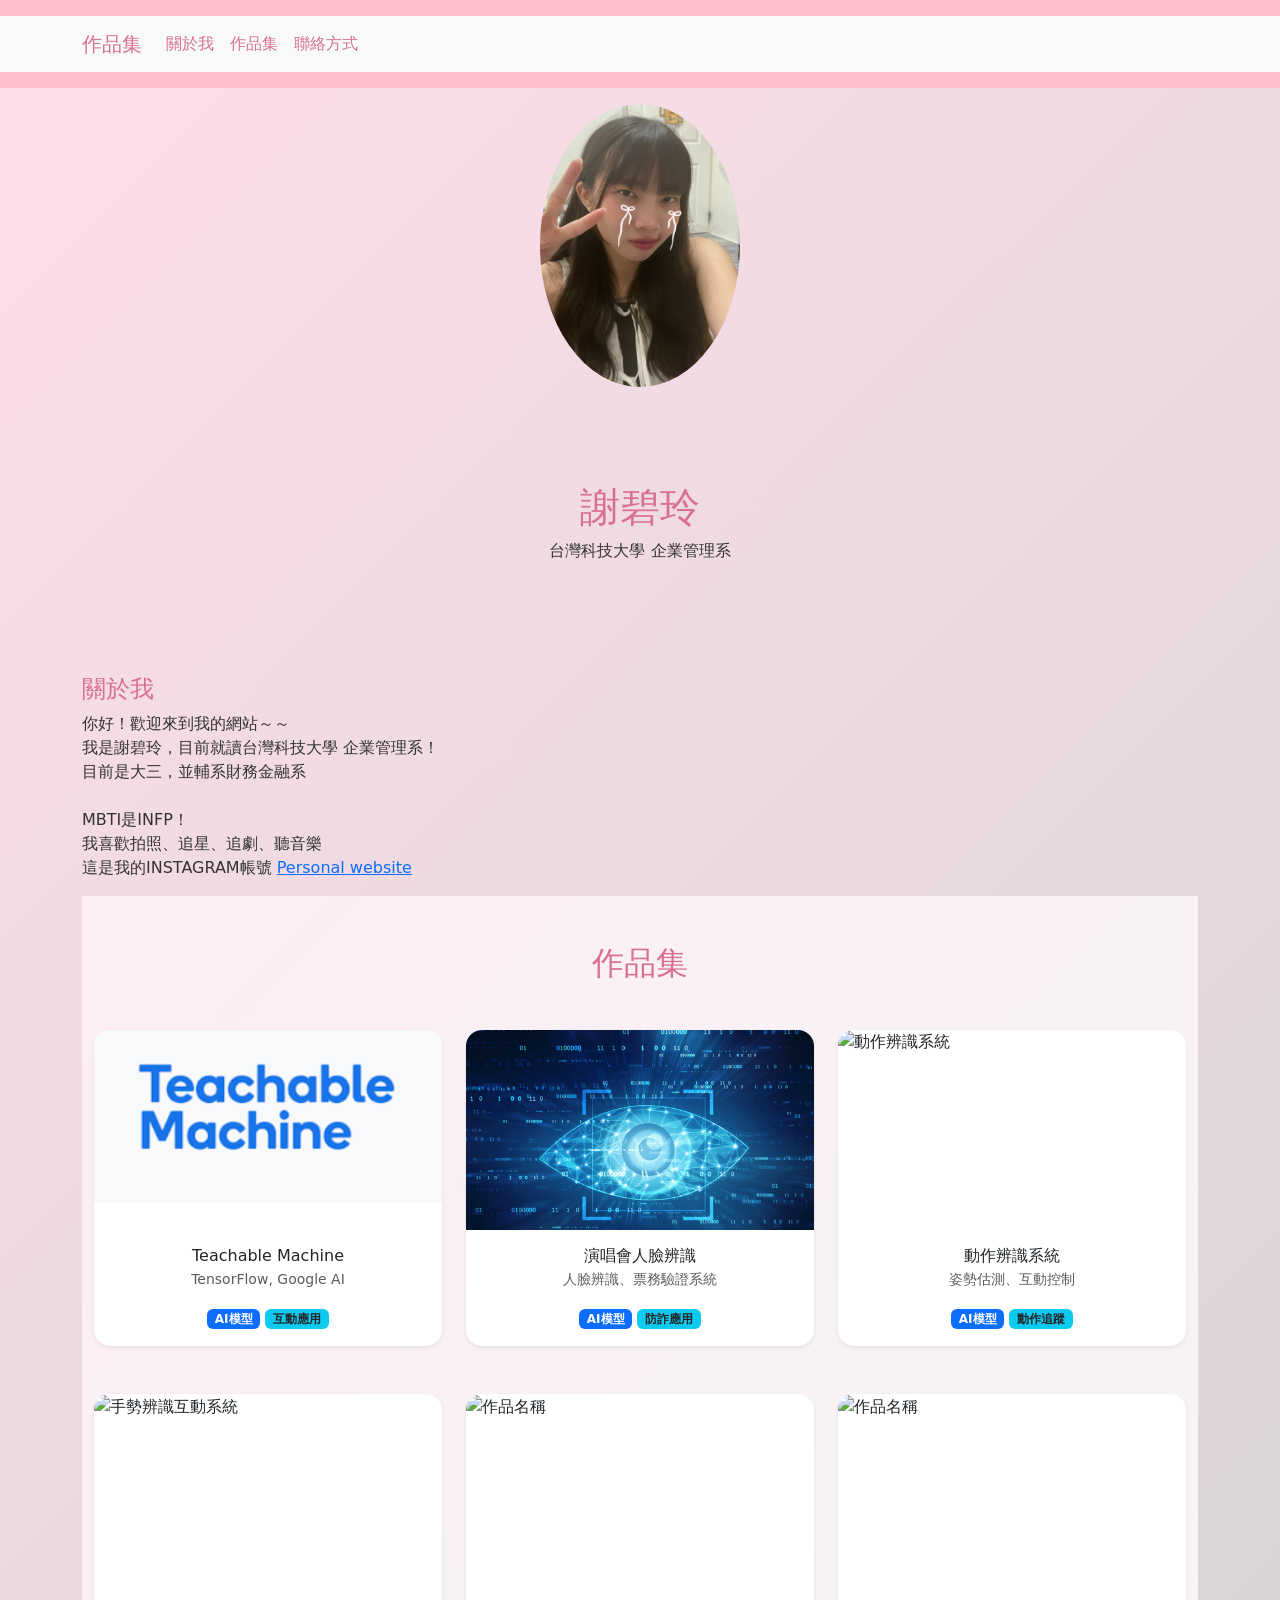
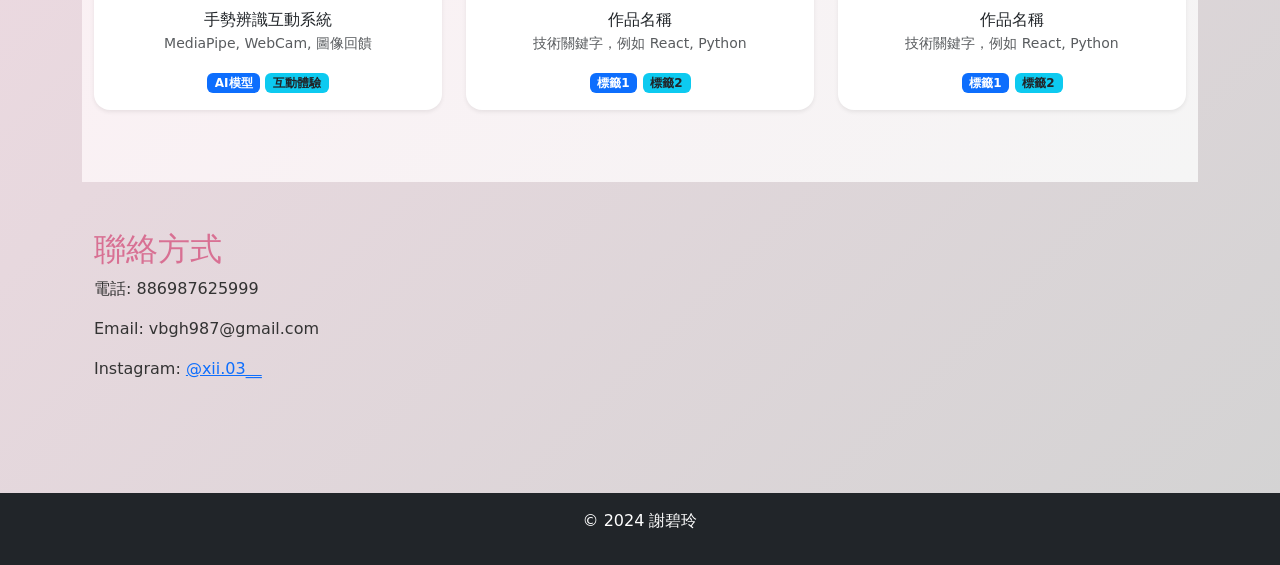
==== index.html @ 8d8481c7 "Update index.html" ====
<!DOCTYPE html>
<html lang="zh-TW">
<head>
  <meta charset="utf-8">
  <meta name="viewport" content="width=device-width, initial-scale=1.0">
  <title>個人作品集</title>
  <!-- Bootstrap CSS -->
  <link href="https://cdn.jsdelivr.net/npm/bootstrap@5.3.0/dist/css/bootstrap.min.css" rel="stylesheet">
  <link href="style.css" rel="stylesheet" type="text/css" />
    <style>
       body {
       background: linear-gradient(135deg, #ffdeeb, #d3d3d3); /* 淺紫與淺灰的漸層背景 */
    }
    /* 控制作品集區塊的游標顏色 */
    #projects .accordion-button:focus {
      border-color: #f8c6d5; /* 這是淺粉色 */
      box-shadow: 0 0 0 0.25rem rgba(248, 198, 213, 0.5); /* 添加淺粉色的外圍陰影 */
    }
      .card {
      border-radius: 15px; /* 圓角效果，讓卡片邊緣更柔和 */
      border: 1px solid #f0f0f0; /* 淺灰色邊框 */
      box-shadow: 0 4px 8px rgba(0, 0, 0, 0.1); /* 加上輕微的陰影效果，讓卡片浮起來 */
      transition: transform 0.3s ease-in-out, box-shadow 0.3s ease-in-out; /* 加入平滑過渡效果 */
    }

    /* 鼠標懸停時卡片的效果 */
    .card:hover {
      transform: translateY(-10px); /* 鼠標懸停時，卡片向上移動 */
      box-shadow: 0 8px 16px rgba(0, 0, 0, 0.2); /* 更明顯的陰影，讓卡片看起來更加浮起 */
    }
      .project-card {
      transition: transform 0.3s ease;
    }

    .project-card:hover {
      transform: translateY(-5px);
    }

    .project-img {
      height: 200px;
      position: relative;
    }

    .project-img img {
      object-fit: contain;
      width: 100%;
      height: 100%;
    }

    .project-img .overlay {
      position: absolute;
      top: 0;
      left: 0;
      width: 100%;
      height: 100%;
      background: rgba(255, 105, 135, 0.6); /* 淺粉遮罩 */
      opacity: 0;
      transition: opacity 0.3s ease;
      border-radius: 1rem 1rem 0 0;
    }

    .project-card:hover .overlay {
      opacity: 1;
    }
  </style>
</head>
<body>
  <header>
    <nav class="navbar navbar-expand-lg navbar-light bg-light">
      <div class="container">
        <a class="navbar-brand" href="#">作品集</a>
        <button class="navbar-toggler" type="button" data-bs-toggle="collapse" data-bs-target="#navbarNav" aria-controls="navbarNav" aria-expanded="false" aria-label="Toggle navigation">
          <span class="navbar-toggler-icon"></span>
        </button>
        <div class="collapse navbar-collapse" id="navbarNav">
          <ul class="navbar-nav ml-auto">
            <li class="nav-item"><a class="nav-link" href="#about">關於我</a></li>
            <li class="nav-item"><a class="nav-link" href="#projects">作品集</a></li>
            <li class="nav-item"><a class="nav-link" href="#contact">聯絡方式</a></li>
          </ul>
        </div>
      </div>
    </nav>
  </header>
  <div class="container mt-3 text-center">
    <img src="/images/2.JPEG" alt="Personal Photo" class="img-fluid rounded-circle" style="max-width: 200px;">
  </div>

  <main class="container mt-5">
    <section id="home" class="text-center py-5">

  <h1>謝碧玲</h1>
  <p>台灣科技大學 企業管理系</p>
</section>
   <section id="about" class="section py-5">
  <h2 class="fs-4 fw-light">關於我</h2>
      <p>
         你好！歡迎來到我的網站～～<br>
        我是謝碧玲，目前就讀台灣科技大學 企業管理系！<br>
        目前是大三，並輔系財務金融系 <br><br>
        MBTI是INFP！<br>
        我喜歡拍照、追星、追劇、聽音樂<br>
        這是我的INSTAGRAM帳號
        <a href="https://www.instagram.com/xii.03__?igsh=MWhwM2Y2Mm9sODd2bA%3D%3D&utm_source=qr" " target="_blank">Personal website</a><br>

      </p>
<section id="projects" class="py-5" style="background: linear-gradient(135deg, #fdeef3, #f5f5f5);">
  <div class="container">
    <h2 class="text-center mb-5" style="font-size: 2rem;">作品集</h2>
    <div class="row g-4 justify-content-center">

      <!-- 卡片樣式共用 CSS -->
      <style>
        .project-card {
          transition: transform 0.3s, box-shadow 0.3s;
        }
        .project-card:hover {
          transform: scale(1.03);
          box-shadow: 0 12px 24px rgba(0, 0, 0, 0.15);
        }
      </style>
      
     <!-- 作品 1：Teachable Machine -->
<div class="col-md-6 col-lg-4 mb-4">
  <div class="card border-0 shadow-sm rounded-4 project-card">
    <div class="project-img position-relative rounded-top-4 overflow-hidden">
    <img src="/images/7.png" class="img-fluid w-100" style="height: auto;" alt="Teachable Machine">
      <div class="overlay d-flex flex-column justify-content-center align-items-center text-white text-center px-3">
        <h5 class="mb-2">Teachable Machine</h5>
        <p class="small mb-3">此模型可辨識手機、BOYNEXTDOOR應援棒、水瓶</p>
        <a href="https://teachablemachine.withgoogle.com/models/hP-DY5gqg/" target="_blank" class="btn btn-light btn-sm">查看項目</a>
      </div>
    </div>
    <div class="card-body text-center">
      <h6 class="card-title text-dark mb-1">Teachable Machine</h6>
      <p class="text-muted small">TensorFlow, Google AI</p>
      <span class="badge bg-primary">AI模型</span>
      <span class="badge bg-info text-dark">互動應用</span>
    </div>
  </div>
</div>


      <!-- 作品 2 -->
    <div class="col-md-6 col-lg-4 mb-4">
    <div class="card border-0 shadow-sm rounded-4 project-card">
      <div class="project-img position-relative rounded-top-4 overflow-hidden">
        <img src="/images/8.png" class="img-fluid w-100 h-100 object-fit-cover" alt="演唱會人臉辨識">
        <div class="overlay d-flex flex-column justify-content-center align-items-center text-white text-center px-3">
          <h5 class="mb-2">演唱會人臉辨識</h5>
          <p class="small mb-3">透過人臉辨識系統比對購票資料，有效防堵黃牛進場，提升現場驗票效率</p>
          <a href="https://your-link.com" target="_blank" class="btn btn-light btn-sm">查看項目</a>
        </div>
      </div>
      <div class="card-body text-center">
        <h6 class="card-title text-dark mb-1">演唱會人臉辨識</h6>
        <p class="text-muted small">人臉辨識、票務驗證系統</p>
        <span class="badge bg-primary">AI模型</span>
        <span class="badge bg-info text-dark">防詐應用</span>
      </div>
    </div>
  </div>


      <!-- 作品 3 -->
     <div class="col-md-6 col-lg-4 mb-4">
    <div class="card border-0 shadow-sm rounded-4 project-card">
      <div class="project-img position-relative rounded-top-4 overflow-hidden">
        <img src="/images/project1.jpg" class="img-fluid w-100 h-100 object-fit-cover" alt="動作辨識系統">
        <div class="overlay d-flex flex-column justify-content-center align-items-center text-white text-center px-3">
          <h5 class="mb-2">動作辨識系統</h5>
          <p class="small mb-3">透過攝影機辨識使用者是否有舉手、揮手等動作，可應用於互動裝置與智慧教室</p>
          <a href="https://your-link.com" target="_blank" class="btn btn-light btn-sm">查看項目</a>
        </div>
      </div>
      <div class="card-body text-center">
        <h6 class="card-title text-dark mb-1">動作辨識系統</h6>
        <p class="text-muted small">姿勢估測、互動控制</p>
        <span class="badge bg-primary">AI模型</span>
        <span class="badge bg-info text-dark">動作追蹤</span>
      </div>
    </div>
  </div>

      <!-- 作品 4 -->
     <div class="col-md-6 col-lg-4 mb-4">
    <div class="card border-0 shadow-sm rounded-4 project-card">
      <div class="project-img position-relative rounded-top-4 overflow-hidden">
        <img src="/images/project1.jpg" class="img-fluid w-100 h-100 object-fit-cover" alt="手勢辨識互動系統">
        <div class="overlay d-flex flex-column justify-content-center align-items-center text-white text-center px-3">
          <h5 class="mb-2">手勢辨識互動系統</h5>
          <p class="small mb-3">辨識比讚、比心、比數字等手勢，並即時顯示對應圖案，打造沉浸式互動體驗</p>
          <a href="https://your-link.com" target="_blank" class="btn btn-light btn-sm">查看項目</a>
        </div>
      </div>
      <div class="card-body text-center">
        <h6 class="card-title text-dark mb-1">手勢辨識互動系統</h6>
        <p class="text-muted small">MediaPipe, WebCam, 圖像回饋</p>
        <span class="badge bg-primary">AI模型</span>
        <span class="badge bg-info text-dark">互動體驗</span>
      </div>
    </div>
  </div>

      <!-- 作品 5 -->
   <div class="col-md-6 col-lg-4 mb-4">
    <div class="card border-0 shadow-sm rounded-4 project-card">
      <div class="project-img position-relative rounded-top-4 overflow-hidden">
        <img src="/images/project1.jpg" class="img-fluid w-100 h-100 object-fit-cover" alt="作品名稱">
        <div class="overlay d-flex flex-column justify-content-center align-items-center text-white text-center px-3">
          <h5 class="mb-2">作品名稱</h5>
          <p class="small mb-3">這裡放作品簡介或功能說明</p>
          <a href="https://your-link.com" target="_blank" class="btn btn-light btn-sm">查看項目</a>
        </div>
      </div>
      <div class="card-body text-center">
        <h6 class="card-title text-dark mb-1">作品名稱</h6>
        <p class="text-muted small">技術關鍵字，例如 React, Python</p>
        <span class="badge bg-primary">標籤1</span>
        <span class="badge bg-info text-dark">標籤2</span>
      </div>
    </div>
  </div>

      <!-- 作品 6 -->
    <div class="col-md-6 col-lg-4 mb-4">
    <div class="card border-0 shadow-sm rounded-4 project-card">
      <div class="project-img position-relative rounded-top-4 overflow-hidden">
        <img src="/images/project1.jpg" class="img-fluid w-100 h-100 object-fit-cover" alt="作品名稱">
        <div class="overlay d-flex flex-column justify-content-center align-items-center text-white text-center px-3">
          <h5 class="mb-2">作品名稱</h5>
          <p class="small mb-3">這裡放作品簡介或功能說明</p>
          <a href="https://your-link.com" target="_blank" class="btn btn-light btn-sm">查看項目</a>
        </div>
      </div>
      <div class="card-body text-center">
        <h6 class="card-title text-dark mb-1">作品名稱</h6>
        <p class="text-muted small">技術關鍵字，例如 React, Python</p>
        <span class="badge bg-primary">標籤1</span>
        <span class="badge bg-info text-dark">標籤2</span>
      </div>
    </div>
  </div>

    </div>
  </div>
</section>




 <section id="contact" class="py-5">
  <div class="container">
    <h2>聯絡方式</h2>
    <p>電話: 886987625999</p>
    <p>Email: vbgh987@gmail.com</p>
    <p>Instagram: <a href="https://www.instagram.com/xii.03__" target="_blank">@xii.03__</a></p>
  </div>
</section>
  </main>

  <footer class="bg-dark text-white text-center py-3">
    <p>&copy; 2024 謝碧玲</p>
  </footer>

  <!-- Bootstrap JS -->
  <script src="https://cdn.jsdelivr.net/npm/bootstrap@5.3.0/dist/js/bootstrap.bundle.min.js"></script>
  <script src="script.js"></script>
</body>
</html>
---- style.css ----
body {
  background-color: #ffe4e1;
  color: #333;
}
header, footer {
  background-color: #ffc0cb;
  color: white;
  padding: 1rem 0;
}

h1, h2, h3 {
  color: #d87093;
}

.navbar-light .navbar-brand,
.navbar-light .nav-link {
  color: #d87093;
}

.card {
  border: 1px solid #ffc0cb;
}

.card-title {
  color: #c71585;
}

.card-text {
  color: #e75480;
}

button {
  background-color: #ff69b4;
  color: white;
  border: none;
}

button:hover {
  background-color: #ff1493;
}
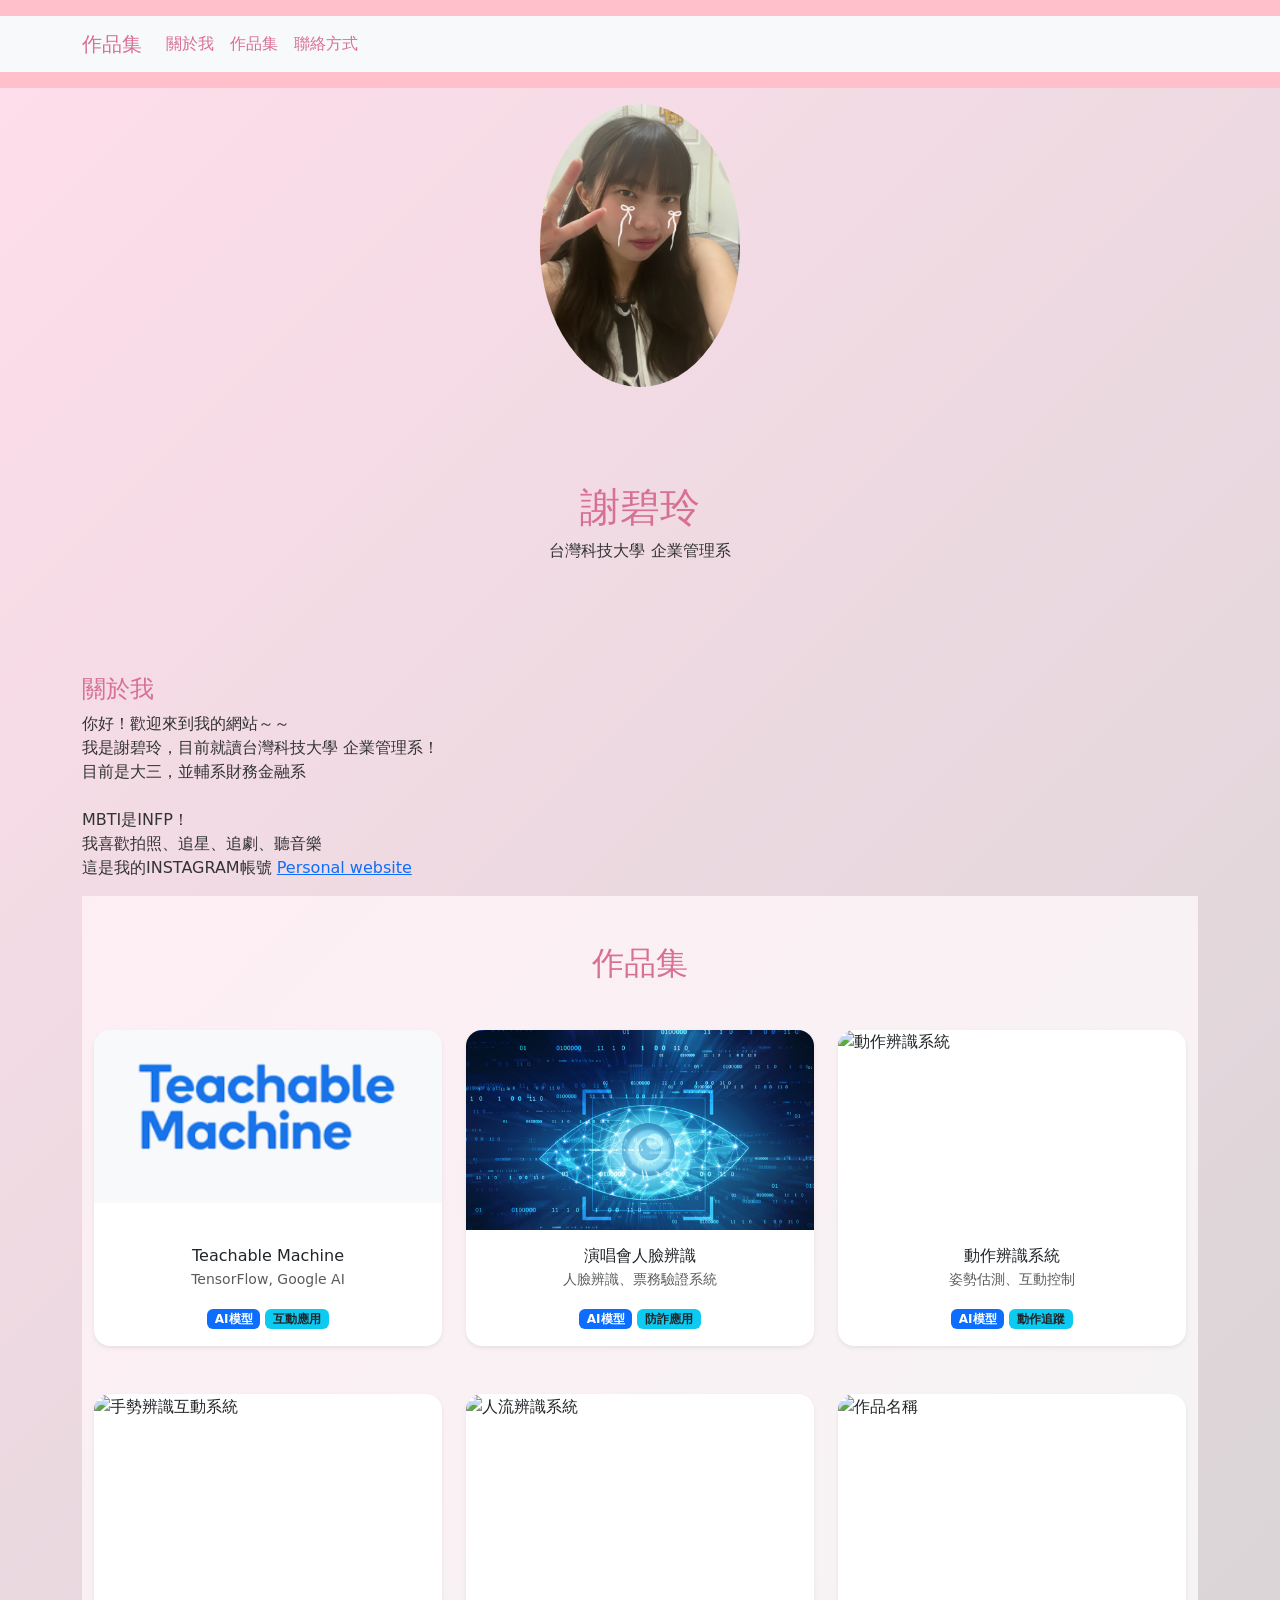
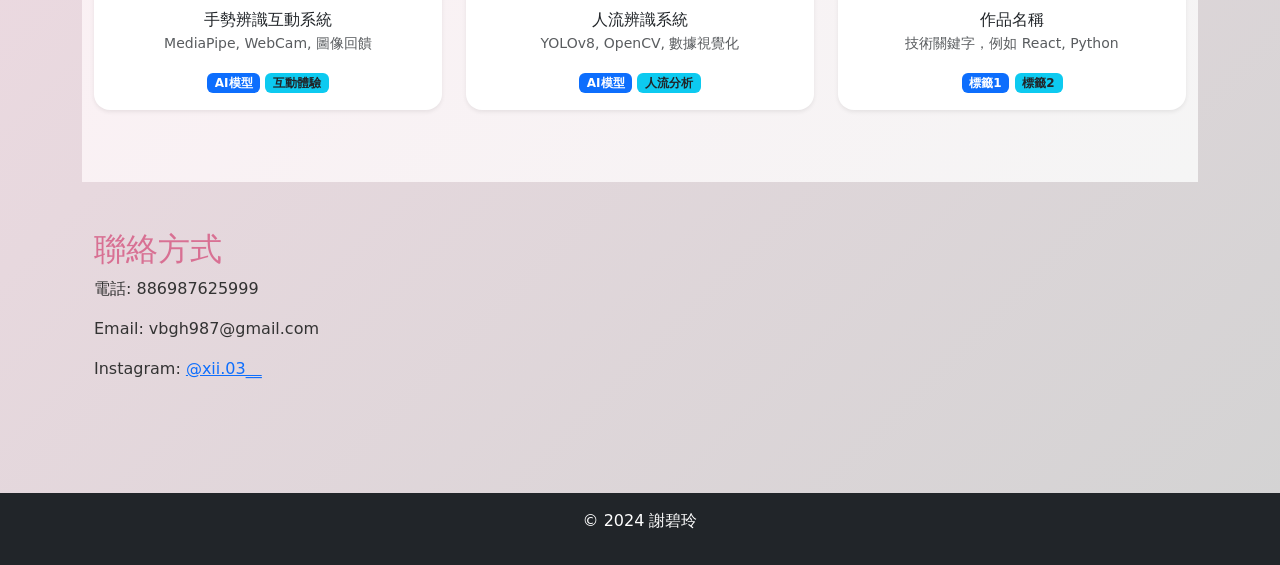
==== commit 7e61fd4d: "Update index.html" ====
--- a/index.html
+++ b/index.html
@@ -206,18 +206,18 @@
    <div class="col-md-6 col-lg-4 mb-4">
     <div class="card border-0 shadow-sm rounded-4 project-card">
       <div class="project-img position-relative rounded-top-4 overflow-hidden">
-        <img src="/images/project1.jpg" class="img-fluid w-100 h-100 object-fit-cover" alt="作品名稱">
-        <div class="overlay d-flex flex-column justify-content-center align-items-center text-white text-center px-3">
-          <h5 class="mb-2">作品名稱</h5>
-          <p class="small mb-3">這裡放作品簡介或功能說明</p>
-          <a href="https://your-link.com" target="_blank" class="btn btn-light btn-sm">查看項目</a>
-        </div>
-      </div>
-      <div class="card-body text-center">
-        <h6 class="card-title text-dark mb-1">作品名稱</h6>
-        <p class="text-muted small">技術關鍵字，例如 React, Python</p>
-        <span class="badge bg-primary">標籤1</span>
-        <span class="badge bg-info text-dark">標籤2</span>
+        <img src="/images/project1.jpg" class="img-fluid w-100 h-100 object-fit-cover" alt="人流辨識系統">
+        <div class="overlay d-flex flex-column justify-content-center align-items-center text-white text-center px-3">
+          <h5 class="mb-2">人流辨識系統</h5>
+          <p class="small mb-3">即時偵測進出場人數，判斷尖峰與離峰時段，助攻場域人流管理與分析</p>
+          <a href="https://your-link.com" target="_blank" class="btn btn-light btn-sm">查看項目</a>
+        </div>
+      </div>
+      <div class="card-body text-center">
+        <h6 class="card-title text-dark mb-1">人流辨識系統</h6>
+        <p class="text-muted small">YOLOv8, OpenCV, 數據視覺化</p>
+        <span class="badge bg-primary">AI模型</span>
+        <span class="badge bg-info text-dark">人流分析</span>
       </div>
     </div>
   </div>
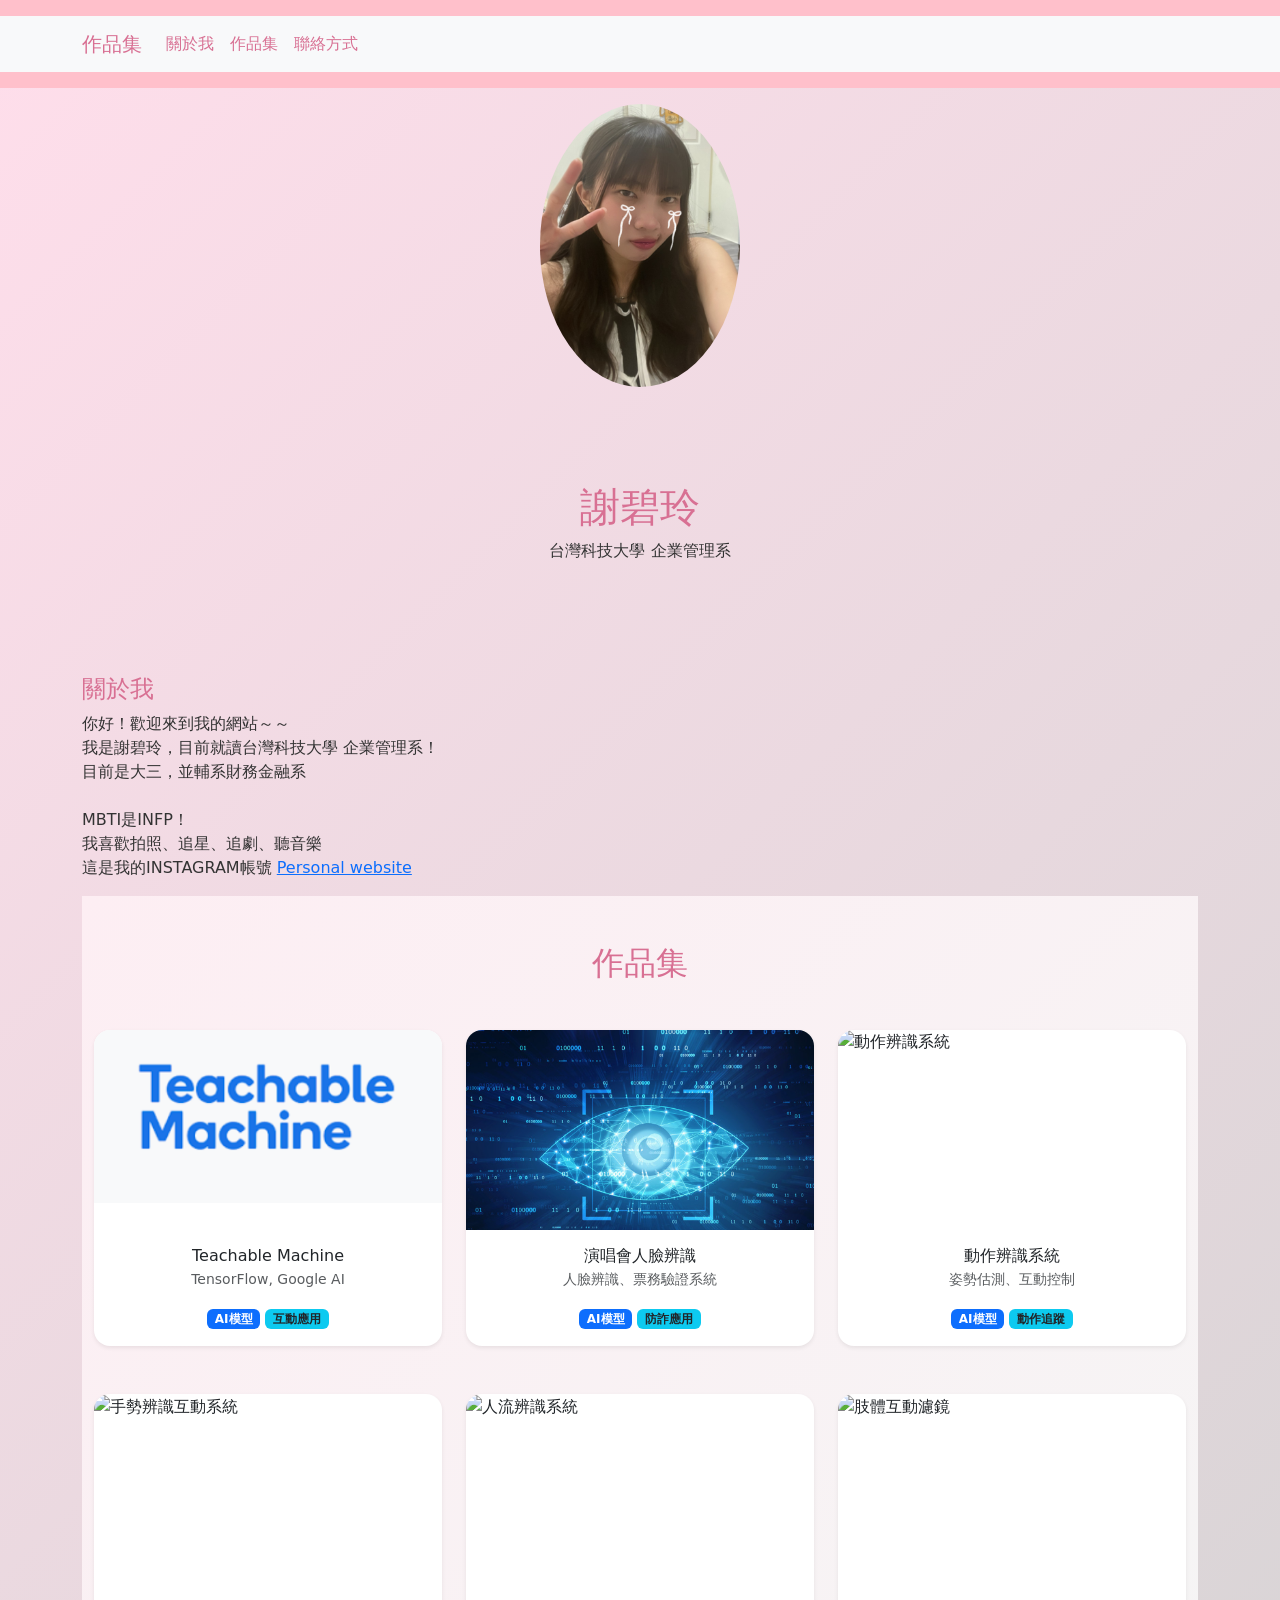
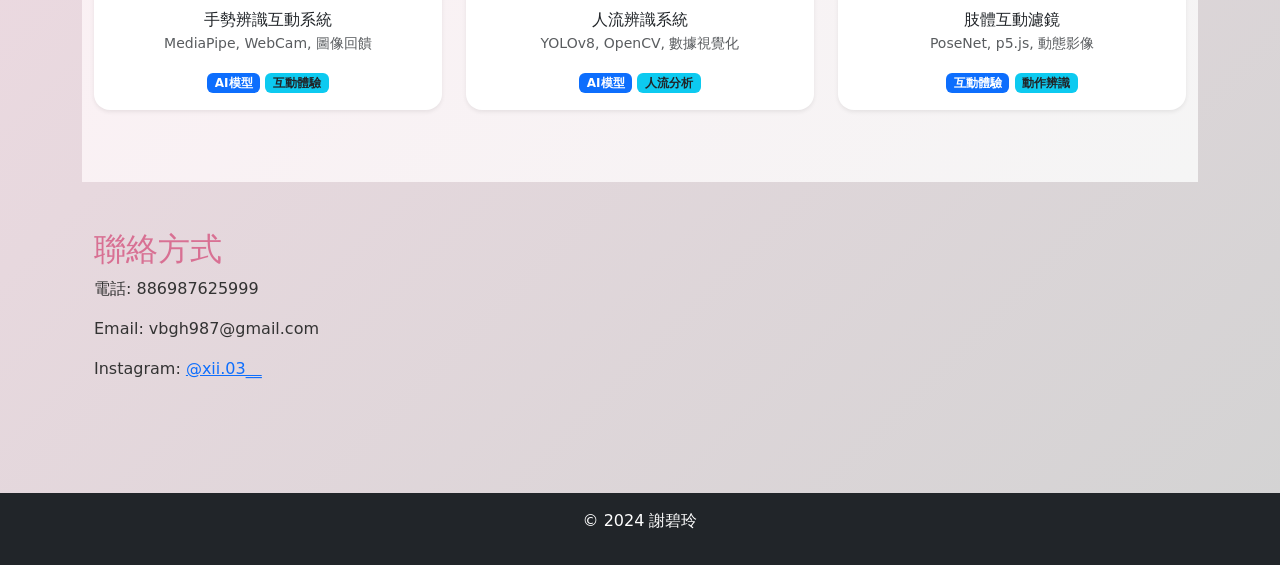
==== commit 8c18bab0: "Update index.html" ====
--- a/index.html
+++ b/index.html
@@ -226,18 +226,18 @@
     <div class="col-md-6 col-lg-4 mb-4">
     <div class="card border-0 shadow-sm rounded-4 project-card">
       <div class="project-img position-relative rounded-top-4 overflow-hidden">
-        <img src="/images/project1.jpg" class="img-fluid w-100 h-100 object-fit-cover" alt="作品名稱">
-        <div class="overlay d-flex flex-column justify-content-center align-items-center text-white text-center px-3">
-          <h5 class="mb-2">作品名稱</h5>
-          <p class="small mb-3">這裡放作品簡介或功能說明</p>
-          <a href="https://your-link.com" target="_blank" class="btn btn-light btn-sm">查看項目</a>
-        </div>
-      </div>
-      <div class="card-body text-center">
-        <h6 class="card-title text-dark mb-1">作品名稱</h6>
-        <p class="text-muted small">技術關鍵字，例如 React, Python</p>
-        <span class="badge bg-primary">標籤1</span>
-        <span class="badge bg-info text-dark">標籤2</span>
+        <img src="/images/project1.jpg" class="img-fluid w-100 h-100 object-fit-cover" alt="肢體互動濾鏡">
+        <div class="overlay d-flex flex-column justify-content-center align-items-center text-white text-center px-3">
+          <h5 class="mb-2">肢體互動濾鏡</h5>
+          <p class="small mb-3">偵測特定動作即觸發動態特效，打造趣味又具互動性的濾鏡效果</p>
+          <a href="https://your-link.com" target="_blank" class="btn btn-light btn-sm">查看項目</a>
+        </div>
+      </div>
+      <div class="card-body text-center">
+        <h6 class="card-title text-dark mb-1">肢體互動濾鏡</h6>
+        <p class="text-muted small">PoseNet, p5.js, 動態影像</p>
+        <span class="badge bg-primary">互動體驗</span>
+        <span class="badge bg-info text-dark">動作辨識</span>
       </div>
     </div>
   </div>
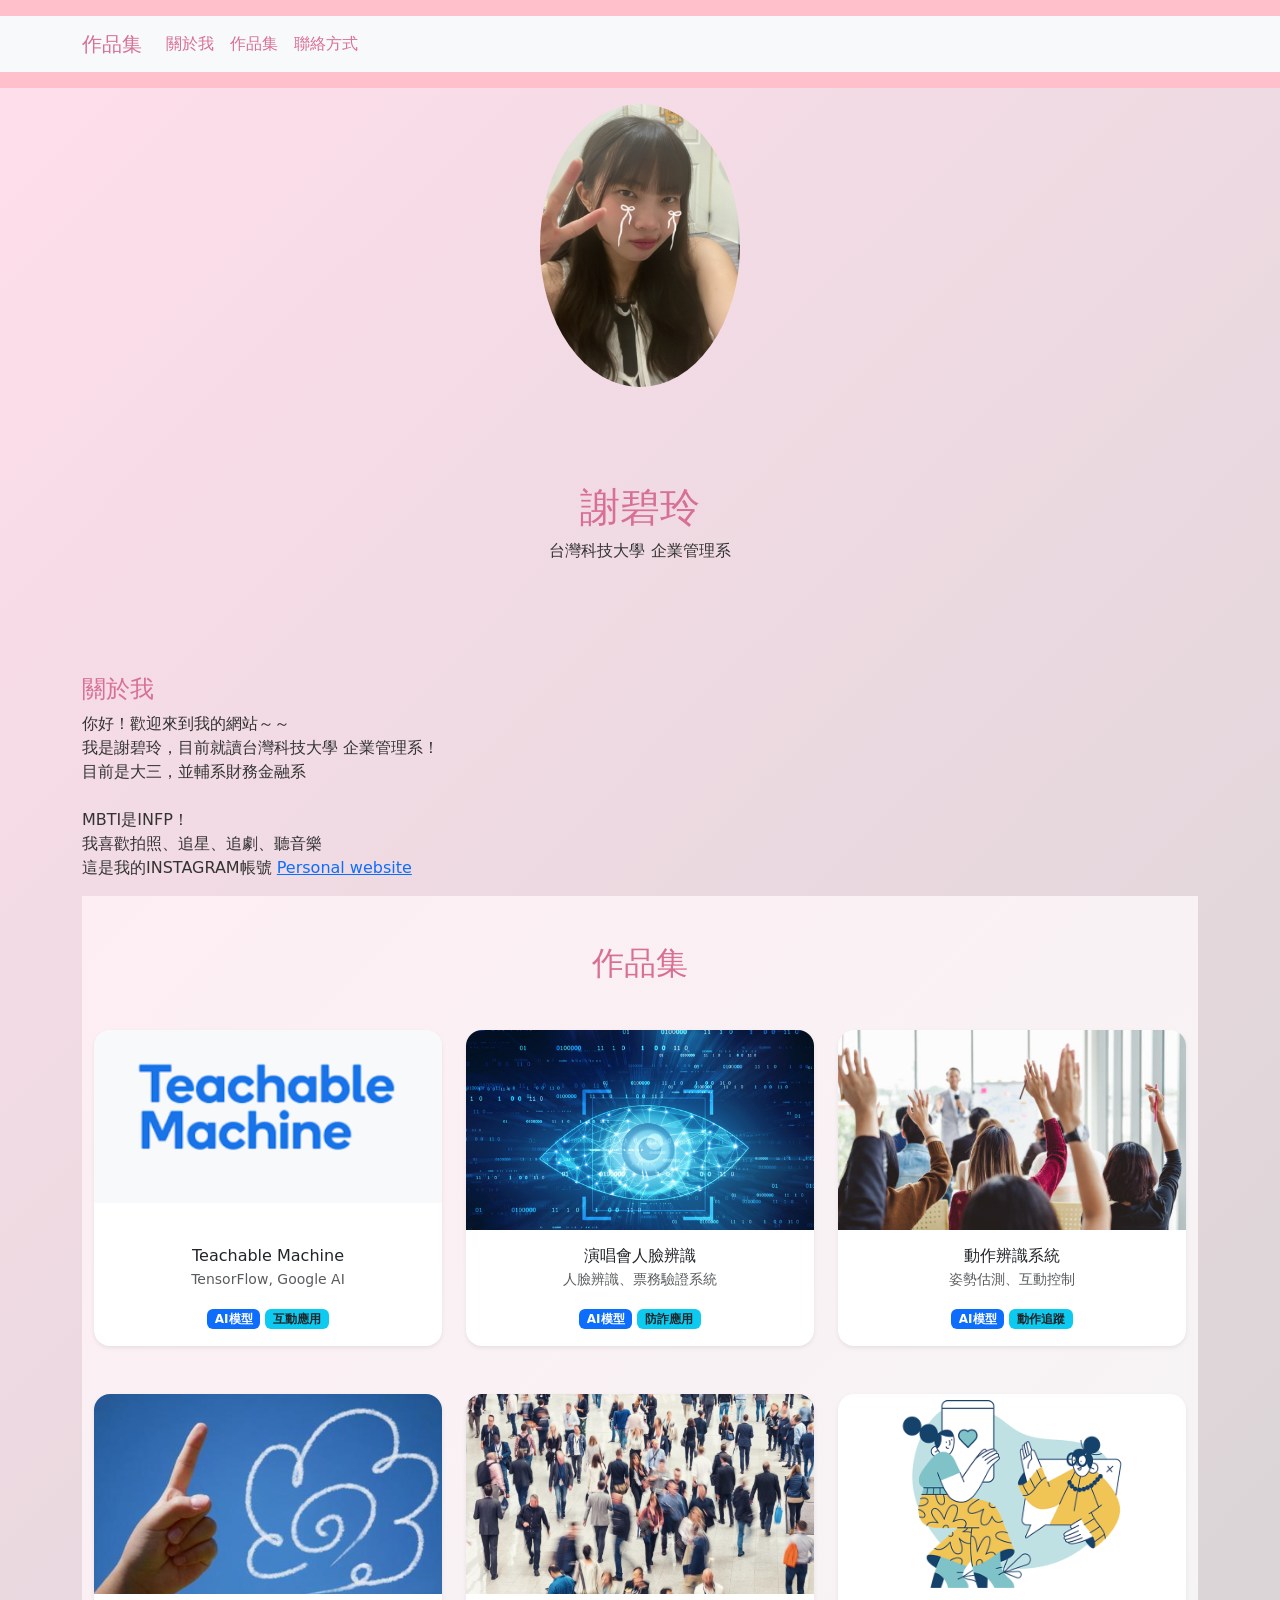
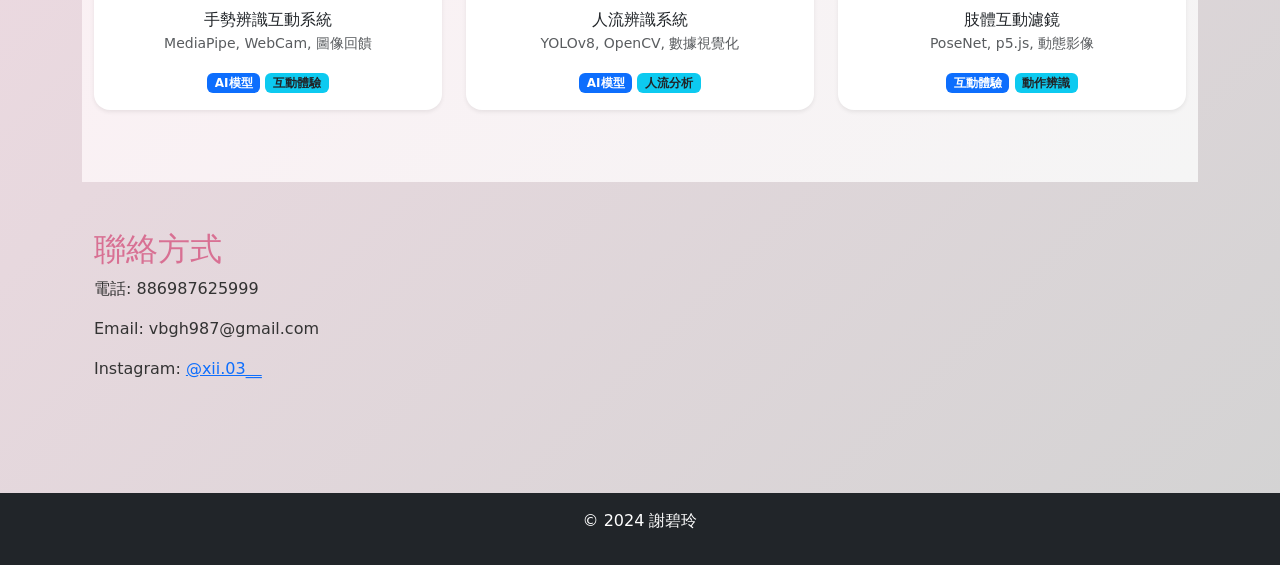
==== commit 19a9b1d1: "Update index.html" ====
--- a/index.html
+++ b/index.html
@@ -166,7 +166,7 @@
      <div class="col-md-6 col-lg-4 mb-4">
     <div class="card border-0 shadow-sm rounded-4 project-card">
       <div class="project-img position-relative rounded-top-4 overflow-hidden">
-        <img src="/images/project1.jpg" class="img-fluid w-100 h-100 object-fit-cover" alt="動作辨識系統">
+        <img src="/images/9.png" class="img-fluid w-100 h-100 object-fit-cover" alt="動作辨識系統">
         <div class="overlay d-flex flex-column justify-content-center align-items-center text-white text-center px-3">
           <h5 class="mb-2">動作辨識系統</h5>
           <p class="small mb-3">透過攝影機辨識使用者是否有舉手、揮手等動作，可應用於互動裝置與智慧教室</p>
@@ -186,7 +186,7 @@
      <div class="col-md-6 col-lg-4 mb-4">
     <div class="card border-0 shadow-sm rounded-4 project-card">
       <div class="project-img position-relative rounded-top-4 overflow-hidden">
-        <img src="/images/project1.jpg" class="img-fluid w-100 h-100 object-fit-cover" alt="手勢辨識互動系統">
+        <img src="/images/10.png" class="img-fluid w-100 h-100 object-fit-cover" alt="手勢辨識互動系統">
         <div class="overlay d-flex flex-column justify-content-center align-items-center text-white text-center px-3">
           <h5 class="mb-2">手勢辨識互動系統</h5>
           <p class="small mb-3">辨識比讚、比心、比數字等手勢，並即時顯示對應圖案，打造沉浸式互動體驗</p>
@@ -206,7 +206,7 @@
    <div class="col-md-6 col-lg-4 mb-4">
     <div class="card border-0 shadow-sm rounded-4 project-card">
       <div class="project-img position-relative rounded-top-4 overflow-hidden">
-        <img src="/images/project1.jpg" class="img-fluid w-100 h-100 object-fit-cover" alt="人流辨識系統">
+        <img src="/images/11.png" class="img-fluid w-100 h-100 object-fit-cover" alt="人流辨識系統">
         <div class="overlay d-flex flex-column justify-content-center align-items-center text-white text-center px-3">
           <h5 class="mb-2">人流辨識系統</h5>
           <p class="small mb-3">即時偵測進出場人數，判斷尖峰與離峰時段，助攻場域人流管理與分析</p>
@@ -226,7 +226,7 @@
     <div class="col-md-6 col-lg-4 mb-4">
     <div class="card border-0 shadow-sm rounded-4 project-card">
       <div class="project-img position-relative rounded-top-4 overflow-hidden">
-        <img src="/images/project1.jpg" class="img-fluid w-100 h-100 object-fit-cover" alt="肢體互動濾鏡">
+        <img src="/images/12.png" class="img-fluid w-100 h-100 object-fit-cover" alt="肢體互動濾鏡">
         <div class="overlay d-flex flex-column justify-content-center align-items-center text-white text-center px-3">
           <h5 class="mb-2">肢體互動濾鏡</h5>
           <p class="small mb-3">偵測特定動作即觸發動態特效，打造趣味又具互動性的濾鏡效果</p>
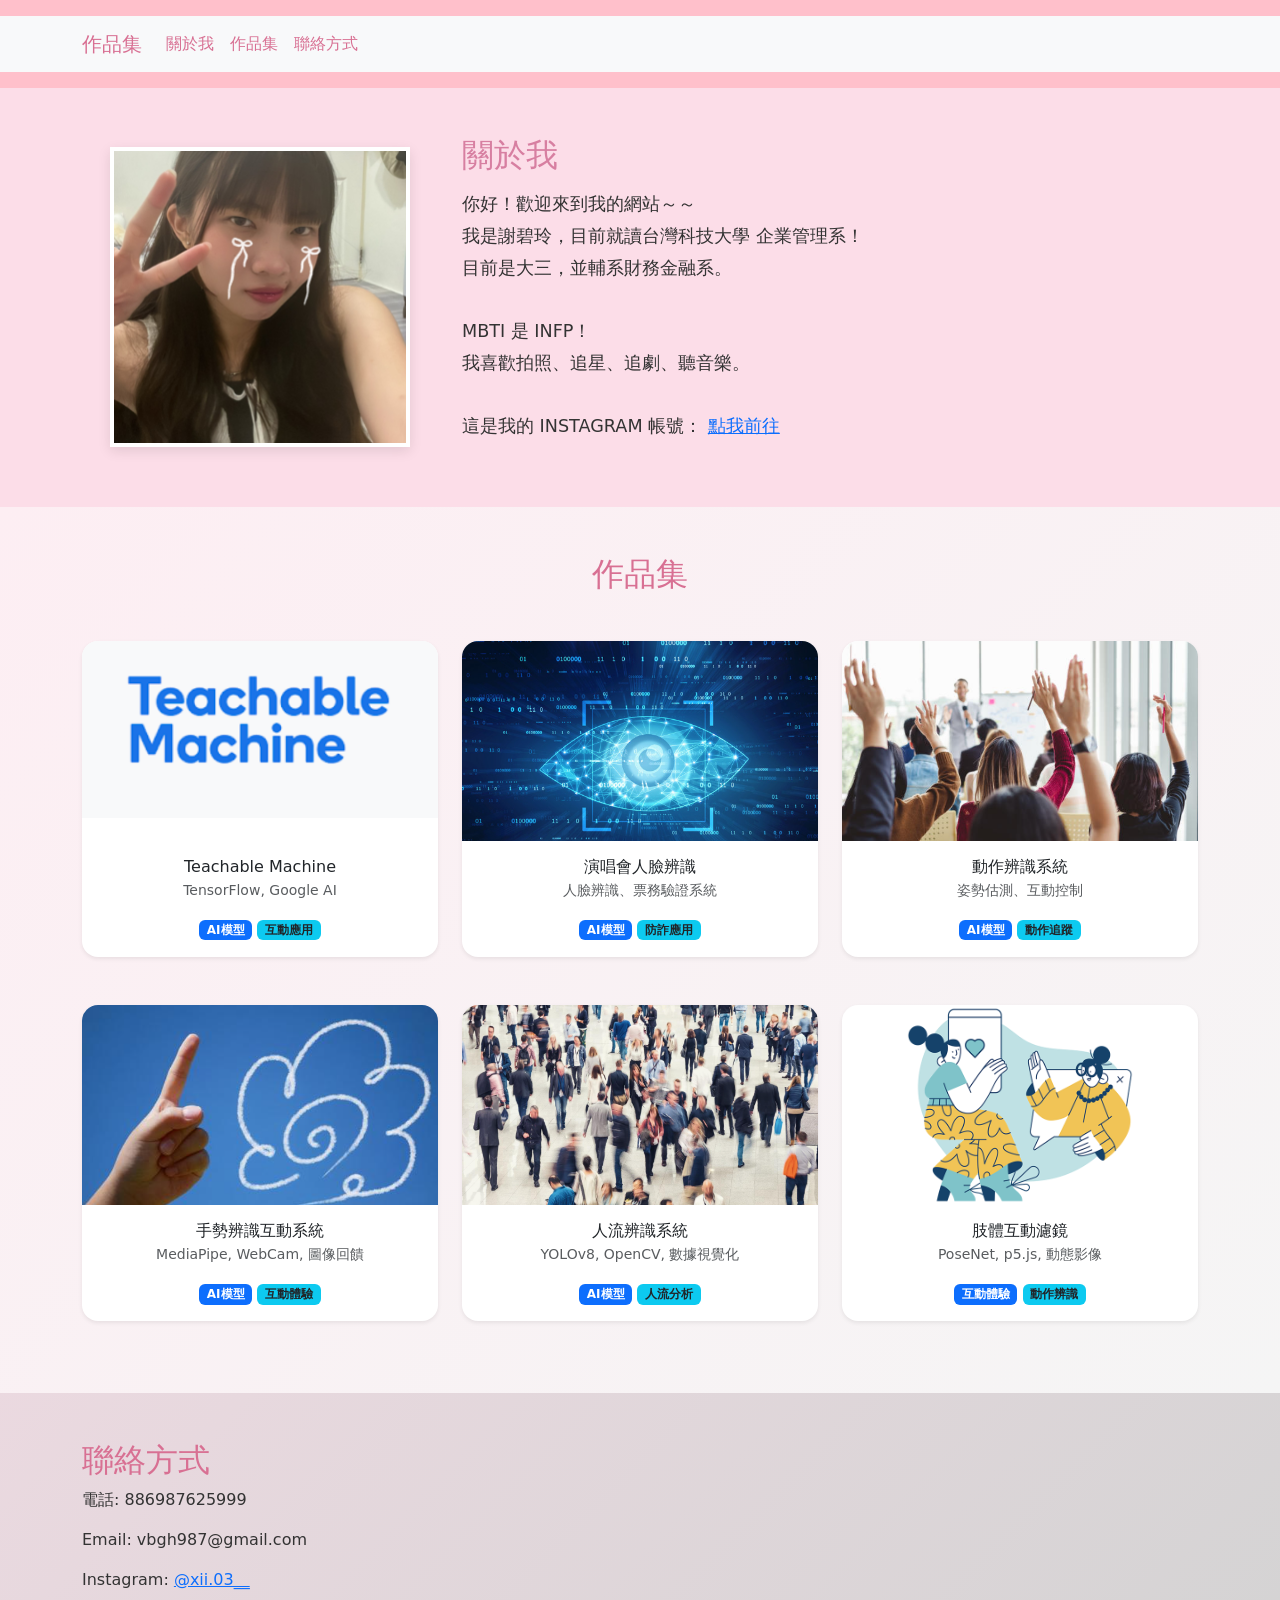
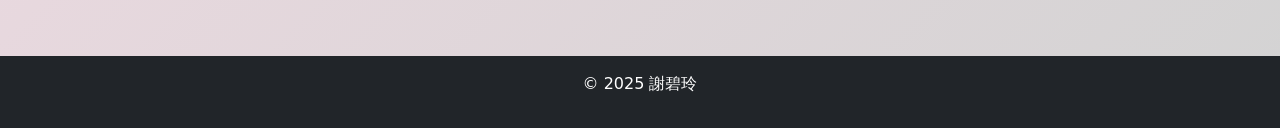
==== commit c617db00: "change" ====
--- a/index.html
+++ b/index.html
@@ -82,28 +82,29 @@
       </div>
     </nav>
   </header>
-  <div class="container mt-3 text-center">
-    <img src="/images/2.JPEG" alt="Personal Photo" class="img-fluid rounded-circle" style="max-width: 200px;">
-  </div>
-
-  <main class="container mt-5">
-    <section id="home" class="text-center py-5">
-
-  <h1>謝碧玲</h1>
-  <p>台灣科技大學 企業管理系</p>
+  <section id="about" class="py-5" style="background-color: #fcdde8;">
+  <div class="container">
+    <div class="row align-items-center">
+      <div class="col-md-4 text-center mb-4 mb-md-0">
+        <img src="/images/2.JPEG" alt="我的照片" class="img-fluid" style="width: 300px; height: 300px; object-fit: cover; border: 4px solid white; box-shadow: 0 4px 12px rgba(0,0,0,0.1);">
+      </div>
+      <div class="col-md-8">
+        <h2 style="color: #d77fa1; margin-bottom: 15px;">關於我</h2>
+        <p style="font-size: 1.1rem; line-height: 1.8;">
+          你好！歡迎來到我的網站～～<br>
+          我是謝碧玲，目前就讀台灣科技大學 企業管理系！<br>
+          目前是大三，並輔系財務金融系。<br><br>
+          MBTI 是 INFP！<br>
+          我喜歡拍照、追星、追劇、聽音樂。<br><br>
+          這是我的 INSTAGRAM 帳號：
+          <a href="https://www.instagram.com/xii.03__?igsh=MWhwM2Y2Mm9sODd2bA%3D%3D&utm_source=qr" target="_blank">點我前往</a>
+        </p>
+      </div>
+    </div>
+  </div>
 </section>
-   <section id="about" class="section py-5">
-  <h2 class="fs-4 fw-light">關於我</h2>
-      <p>
-         你好！歡迎來到我的網站～～<br>
-        我是謝碧玲，目前就讀台灣科技大學 企業管理系！<br>
-        目前是大三，並輔系財務金融系 <br><br>
-        MBTI是INFP！<br>
-        我喜歡拍照、追星、追劇、聽音樂<br>
-        這是我的INSTAGRAM帳號
-        <a href="https://www.instagram.com/xii.03__?igsh=MWhwM2Y2Mm9sODd2bA%3D%3D&utm_source=qr" " target="_blank">Personal website</a><br>
-
-      </p>
+
+
 <section id="projects" class="py-5" style="background: linear-gradient(135deg, #fdeef3, #f5f5f5);">
   <div class="container">
     <h2 class="text-center mb-5" style="font-size: 2rem;">作品集</h2>
@@ -149,7 +150,7 @@
         <div class="overlay d-flex flex-column justify-content-center align-items-center text-white text-center px-3">
           <h5 class="mb-2">演唱會人臉辨識</h5>
           <p class="small mb-3">透過人臉辨識系統比對購票資料，有效防堵黃牛進場，提升現場驗票效率</p>
-          <a href="https://your-link.com" target="_blank" class="btn btn-light btn-sm">查看項目</a>
+          <a href="checklist.html" target="_blank" class="btn btn-light btn-sm">查看項目</a>
         </div>
       </div>
       <div class="card-body text-center">
@@ -260,7 +261,7 @@
   </main>
 
   <footer class="bg-dark text-white text-center py-3">
-    <p>&copy; 2024 謝碧玲</p>
+    <p>&copy; 2025 謝碧玲</p>
   </footer>
 
   <!-- Bootstrap JS -->
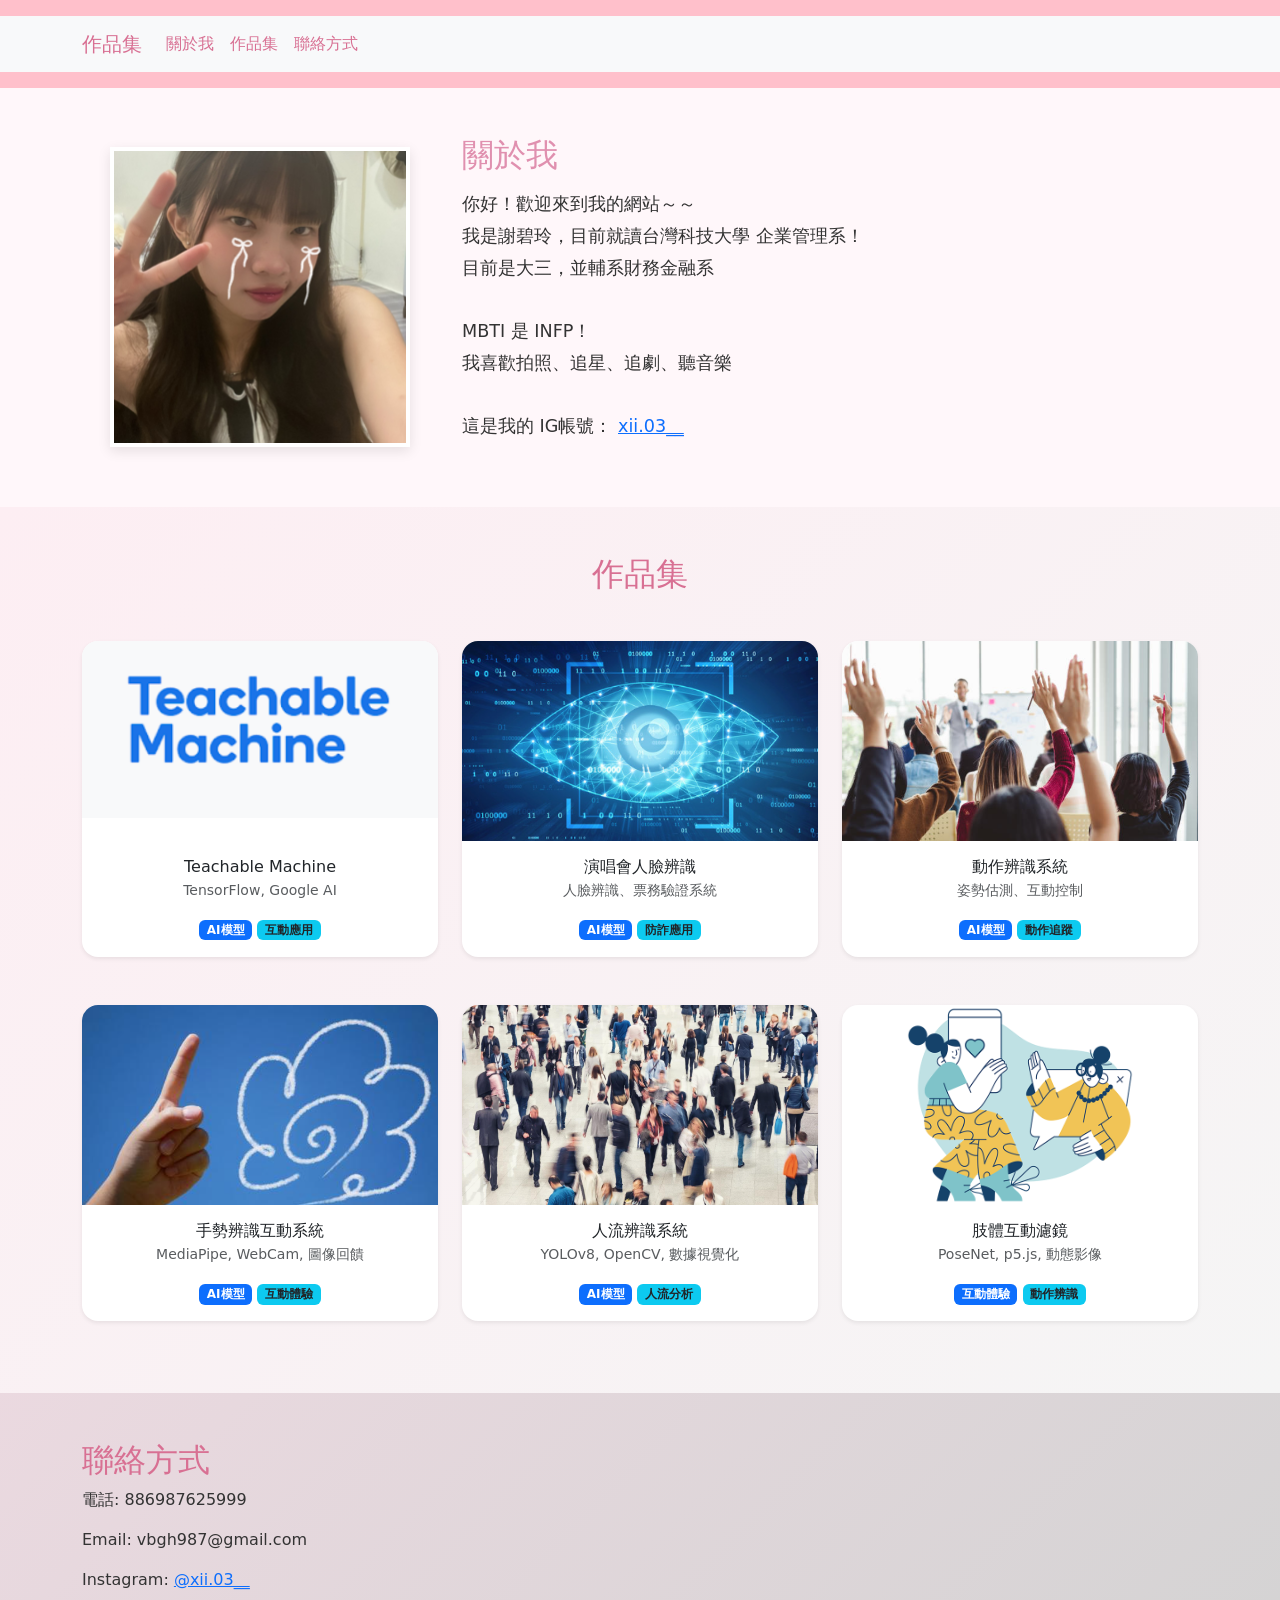
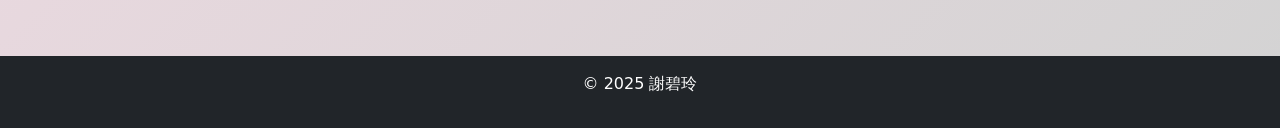
==== commit ef82dffa: "update" ====
--- a/index.html
+++ b/index.html
@@ -62,6 +62,7 @@
     .project-card:hover .overlay {
       opacity: 1;
     }
+
   </style>
 </head>
 <body>
@@ -82,22 +83,22 @@
       </div>
     </nav>
   </header>
-  <section id="about" class="py-5" style="background-color: #fcdde8;">
+  <section id="about" class="py-5" style="background-color: #fff7fa;">
   <div class="container">
     <div class="row align-items-center">
       <div class="col-md-4 text-center mb-4 mb-md-0">
         <img src="/images/2.JPEG" alt="我的照片" class="img-fluid" style="width: 300px; height: 300px; object-fit: cover; border: 4px solid white; box-shadow: 0 4px 12px rgba(0,0,0,0.1);">
       </div>
       <div class="col-md-8">
-        <h2 style="color: #d77fa1; margin-bottom: 15px;">關於我</h2>
+        <h2 style="color: #e090af; margin-bottom: 15px;">關於我</h2>
         <p style="font-size: 1.1rem; line-height: 1.8;">
           你好！歡迎來到我的網站～～<br>
           我是謝碧玲，目前就讀台灣科技大學 企業管理系！<br>
-          目前是大三，並輔系財務金融系。<br><br>
+          目前是大三，並輔系財務金融系<br><br>
           MBTI 是 INFP！<br>
-          我喜歡拍照、追星、追劇、聽音樂。<br><br>
-          這是我的 INSTAGRAM 帳號：
-          <a href="https://www.instagram.com/xii.03__?igsh=MWhwM2Y2Mm9sODd2bA%3D%3D&utm_source=qr" target="_blank">點我前往</a>
+          我喜歡拍照、追星、追劇、聽音樂<br><br>
+          這是我的 IG帳號：
+          <a href="https://www.instagram.com/xii.03__?igsh=MWhwM2Y2Mm9sODd2bA%3D%3D&utm_source=qr" target="_blank">xii.03__</a>
         </p>
       </div>
     </div>
@@ -150,7 +151,7 @@
         <div class="overlay d-flex flex-column justify-content-center align-items-center text-white text-center px-3">
           <h5 class="mb-2">演唱會人臉辨識</h5>
           <p class="small mb-3">透過人臉辨識系統比對購票資料，有效防堵黃牛進場，提升現場驗票效率</p>
-          <a href="checklist.html" target="_blank" class="btn btn-light btn-sm">查看項目</a>
+          <a href="checklist.html" class="btn btn-light btn-sm">查看項目</a>
         </div>
       </div>
       <div class="card-body text-center">
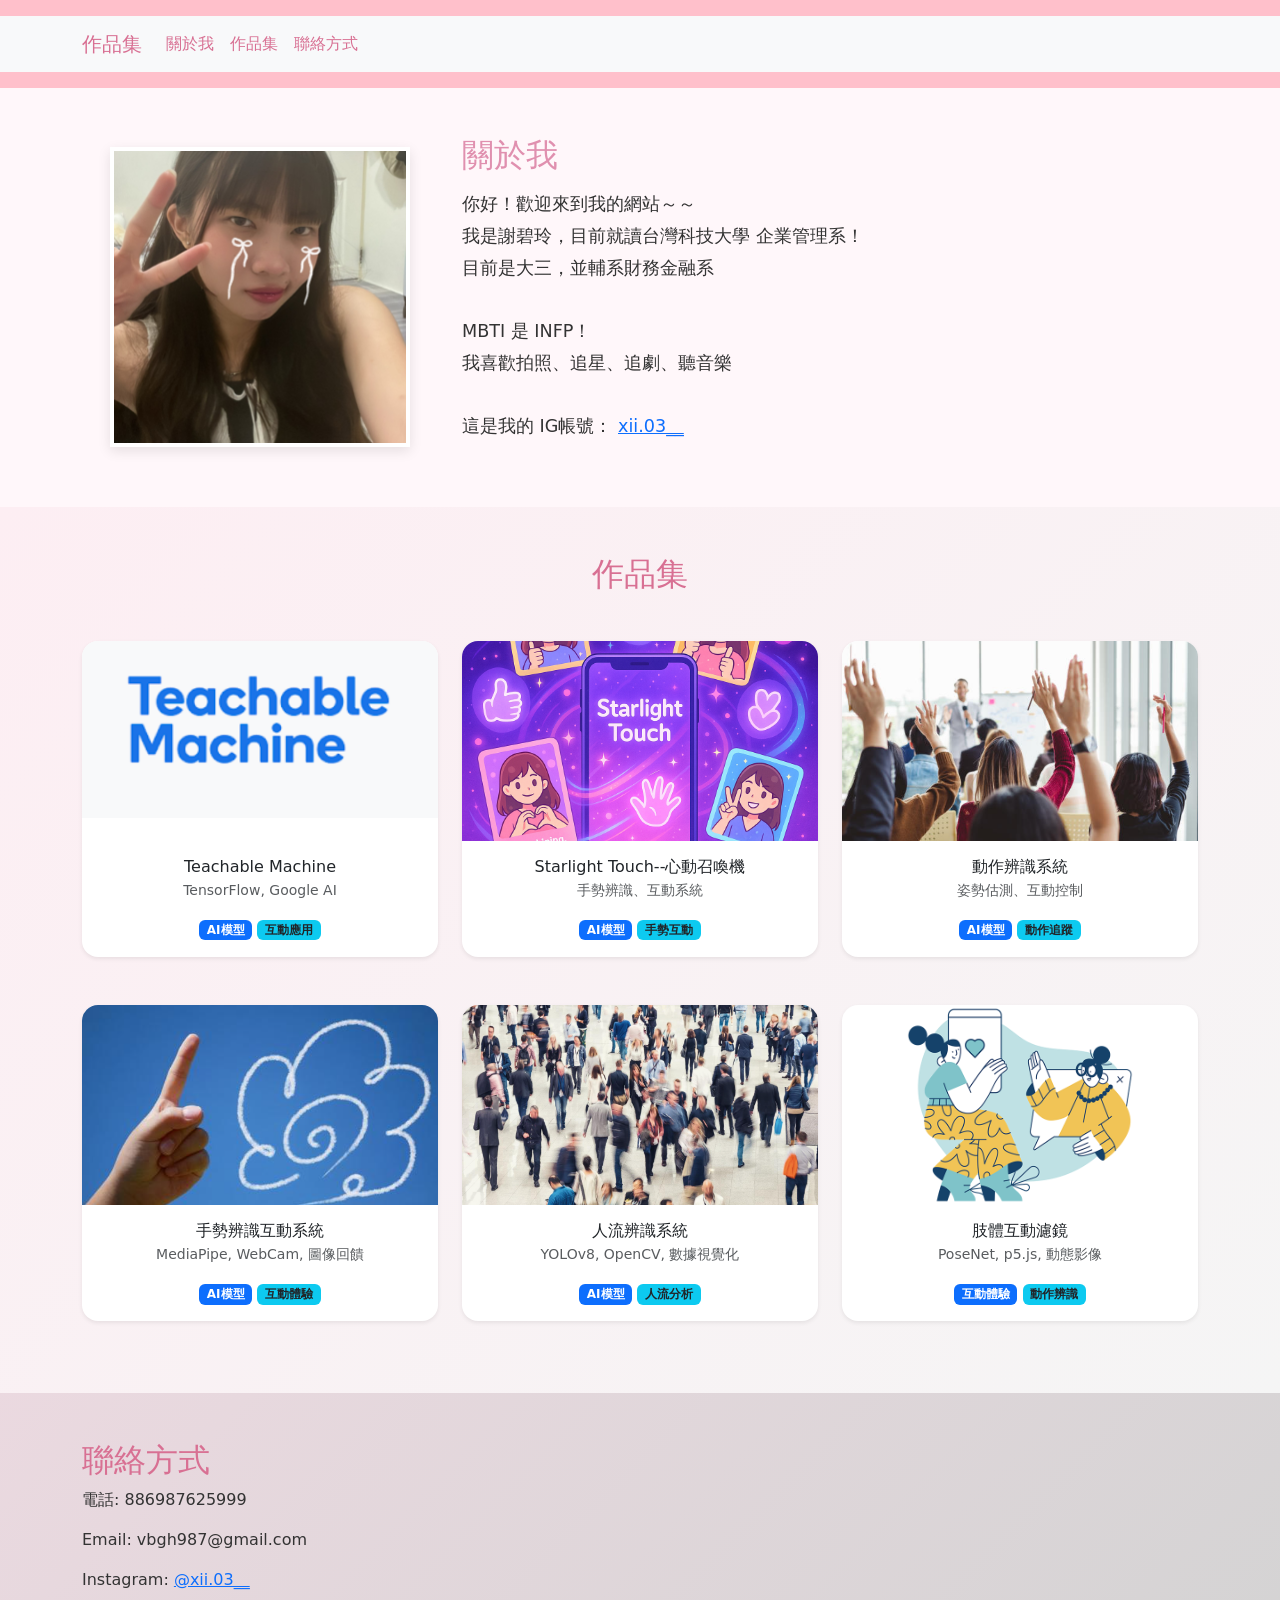
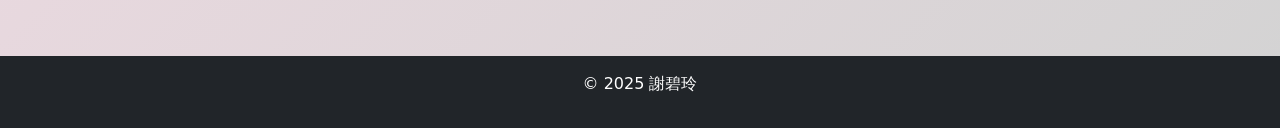
==== commit fb904589: "update" ====
--- a/index.html
+++ b/index.html
@@ -149,16 +149,16 @@
       <div class="project-img position-relative rounded-top-4 overflow-hidden">
         <img src="/images/8.png" class="img-fluid w-100 h-100 object-fit-cover" alt="演唱會人臉辨識">
         <div class="overlay d-flex flex-column justify-content-center align-items-center text-white text-center px-3">
-          <h5 class="mb-2">演唱會人臉辨識</h5>
-          <p class="small mb-3">透過人臉辨識系統比對購票資料，有效防堵黃牛進場，提升現場驗票效率</p>
+          <h5 class="mb-2">Starlight Touch--心動召喚機</h5>
+          <p class="small mb-3">讓你用手勢互動，輕鬆召喚偶像祝福和驚喜彩蛋，滿足你想收藏的渴望，帶來全新的趣味體驗</p>
           <a href="checklist.html" class="btn btn-light btn-sm">查看項目</a>
         </div>
       </div>
       <div class="card-body text-center">
-        <h6 class="card-title text-dark mb-1">演唱會人臉辨識</h6>
-        <p class="text-muted small">人臉辨識、票務驗證系統</p>
-        <span class="badge bg-primary">AI模型</span>
-        <span class="badge bg-info text-dark">防詐應用</span>
+        <h6 class="card-title text-dark mb-1">Starlight Touch--心動召喚機</h6>
+        <p class="text-muted small">手勢辨識、互動系統</p>
+        <span class="badge bg-primary">AI模型</span>
+        <span class="badge bg-info text-dark">手勢互動</span>
       </div>
     </div>
   </div>
